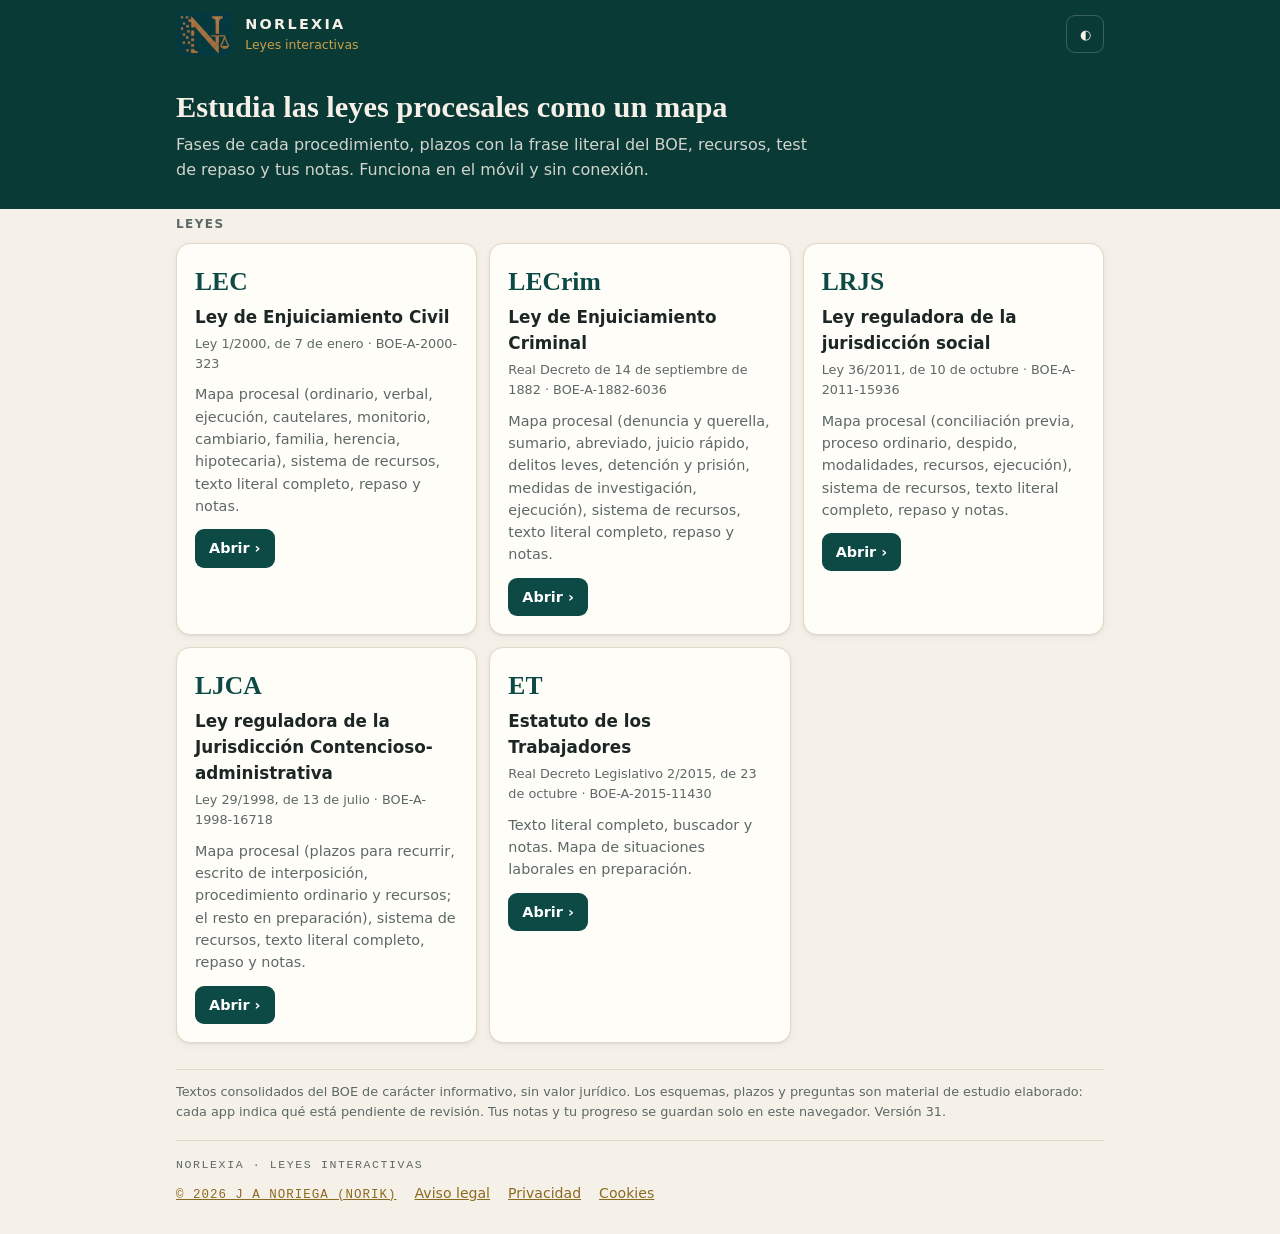
==== index.html @ 9a92d7b3 "ET: F1 (texto literal, app y portada) y propuesta de canon Co-Authored-By: Claude Opus 5.5 <noreply@" ====
<!doctype html>
<html lang="es">
<head>
<meta charset="utf-8">
<meta name="viewport" content="width=device-width, initial-scale=1">
<title>Leyes interactivas · NOrlexia</title>
<meta name="description" content="Apps interactivas para estudiar y repasar leyes procesales y laborales.">
<style>
:root{--verde:#0d4a45;--verde-osc:#0a3a36;--oro:#c9a04a;--crema:#f5f0e8;
  --fondo:#f5f0e8;--superficie:#fffdf8;--texto:#1c2725;--suave:#5d6966;--borde:#e1d8c6;--acento:#0d4a45;
  --sombra:0 1px 2px rgba(0,0,0,.05),0 2px 8px rgba(0,0,0,.05)}
@media (prefers-color-scheme: dark){:root:not([data-theme="light"]){--fondo:#0b1c1a;--superficie:#112926;--texto:#ebe5d8;--suave:#a5b2ae;--borde:#244440;--acento:#c9a04a;--sombra:none}}
:root[data-theme="dark"]{--fondo:#0b1c1a;--superficie:#112926;--texto:#ebe5d8;--suave:#a5b2ae;--borde:#244440;--acento:#c9a04a;--sombra:none}
*{box-sizing:border-box}
body{margin:0;background:var(--fondo);color:var(--texto);font:16px/1.55 system-ui,-apple-system,"Segoe UI",Roboto,sans-serif}
header{background:var(--verde-osc);color:var(--crema)}
.in{max-width:960px;margin:0 auto;padding:0 16px}
.cab{display:flex;align-items:center;gap:12px;padding:12px 0}
.cab img{height:44px;border-radius:8px}
.cab b{display:block;letter-spacing:.16em;font-size:.9rem}
.cab span{display:block;color:var(--oro);font-size:.78rem}
.cab button{margin-left:auto;background:transparent;border:1px solid rgba(255,255,255,.2);color:var(--crema);border-radius:9px;height:38px;min-width:38px;cursor:pointer}
.hero{padding:22px 0 26px}
.hero h1{font-family:Georgia,serif;font-size:1.9rem;line-height:1.15;margin:0 0 8px}
.hero p{margin:0;color:rgba(245,240,232,.85);max-width:640px}
main{padding:20px 0 50px}
.t{font-size:.75rem;letter-spacing:.12em;text-transform:uppercase;color:var(--suave);font-weight:700;margin:6px 0 10px}
.grid{display:grid;grid-template-columns:repeat(auto-fill,minmax(260px,1fr));gap:12px}
.ley{display:block;background:var(--superficie);border:1px solid var(--borde);border-radius:14px;padding:18px;text-decoration:none;color:var(--texto);box-shadow:var(--sombra)}
a.ley:hover{border-color:var(--acento)}
.ley .ab{font-family:Georgia,serif;font-size:1.6rem;font-weight:700;color:var(--acento)}
.ley h2{font-size:1.05rem;margin:2px 0 4px}
.ley .ref{font-size:.8rem;color:var(--suave)}
.ley p{font-size:.9rem;margin:10px 0 12px;color:var(--suave)}
.ley .ir{display:inline-block;background:var(--acento);color:#fff;border-radius:9px;padding:8px 14px;font-weight:700;font-size:.9rem}
:root[data-theme="dark"] .ley .ir{color:#0b1c1a}
@media (prefers-color-scheme: dark){:root:not([data-theme="light"]) .ley .ir{color:#0b1c1a}}
.ley.prox{opacity:.6}
.ley.prox .ir{background:transparent;color:var(--suave);border:1px dashed var(--borde)}
.aviso{font-size:.8rem;color:var(--suave);margin-top:26px;border-top:1px solid var(--borde);padding-top:12px}
/* pie legal y ventana © (igual que norlexia.es) */
:root{--pie-oro:#8a6a1f}
@media (prefers-color-scheme: dark){:root:not([data-theme="light"]){--pie-oro:#c9a04a}}
:root[data-theme="dark"]{--pie-oro:#c9a04a}
.pie-legal{border-top:1px solid var(--borde);margin-top:18px;padding-top:16px}
.pie-marca{font:500 .72rem/1.4 ui-monospace,SFMono-Regular,Menlo,Consolas,monospace;letter-spacing:.14em;text-transform:uppercase;color:var(--suave);margin:0 0 10px}
.pie-links{display:flex;flex-wrap:wrap;gap:6px 18px;align-items:baseline;margin:0;font-size:.88rem}
.pie-links a{color:var(--pie-oro)}
.pie-copy{background:none;border:0;padding:0;cursor:pointer;color:var(--pie-oro);text-decoration:underline;font:500 .78rem/1.4 ui-monospace,SFMono-Regular,Menlo,Consolas,monospace;letter-spacing:.08em;text-transform:uppercase}
.ip{max-width:600px;width:calc(100% - 32px);border:1px solid rgba(255,255,255,.12);border-radius:10px;padding:22px 24px 10px;background:#062e2b;color:#e3ded2;box-shadow:0 20px 50px rgba(0,0,0,.45);font-size:16px}
.ip::backdrop{background:rgba(5,20,18,.55)}
.ip-cab{display:flex;justify-content:space-between;align-items:flex-start;gap:14px}
.ip h2{font-family:Georgia,serif;font-size:1.25rem;font-weight:500;line-height:1.3;margin:0 0 14px;color:#f5f0e8}
.ip-cerrar{flex:none;background:transparent;border:1px solid rgba(255,255,255,.25);color:#e3ded2;border-radius:6px;padding:7px 12px;cursor:pointer;font:500 .72rem ui-monospace,SFMono-Regular,Menlo,Consolas,monospace;letter-spacing:.12em;text-transform:uppercase}
.ip p{margin:0 0 12px;font-size:.95rem;line-height:1.6}
.ip strong{color:#f5f0e8}
</style>
</head>
<body>
<header><div class="in">
  <div class="cab"><img src="[data-uri]" alt="NOrlexia"><div><b>NORLEXIA</b><span>Leyes interactivas</span></div>
    <button id="tema" aria-label="Cambiar modo claro u oscuro" title="Modo claro/oscuro">◐</button></div>
  <div class="hero"><h1>Estudia las leyes procesales como un mapa</h1>
    <p>Fases de cada procedimiento, plazos con la frase literal del BOE, recursos, test de repaso y tus notas. Funciona en el móvil y sin conexión.</p></div>
</div></header>
<main class="in">
  <div class="t">Leyes</div>
  <div class="grid"><a class="ley" href="lec/index.html?v=31"><div class="ab">LEC</div><h2>Ley de Enjuiciamiento Civil</h2><div class="ref">Ley 1/2000, de 7 de enero · BOE-A-2000-323</div><p>Mapa procesal (ordinario, verbal, ejecución, cautelares, monitorio, cambiario, familia, herencia, hipotecaria), sistema de recursos, texto literal completo, repaso y notas.</p><span class="ir">Abrir ›</span></a><a class="ley" href="lecrim/index.html?v=31"><div class="ab">LECrim</div><h2>Ley de Enjuiciamiento Criminal</h2><div class="ref">Real Decreto de 14 de septiembre de 1882 · BOE-A-1882-6036</div><p>Mapa procesal (denuncia y querella, sumario, abreviado, juicio rápido, delitos leves, detención y prisión, medidas de investigación, ejecución), sistema de recursos, texto literal completo, repaso y notas.</p><span class="ir">Abrir ›</span></a><a class="ley" href="lrjs/index.html?v=31"><div class="ab">LRJS</div><h2>Ley reguladora de la jurisdicción social</h2><div class="ref">Ley 36/2011, de 10 de octubre · BOE-A-2011-15936</div><p>Mapa procesal (conciliación previa, proceso ordinario, despido, modalidades, recursos, ejecución), sistema de recursos, texto literal completo, repaso y notas.</p><span class="ir">Abrir ›</span></a><a class="ley" href="ljca/index.html?v=31"><div class="ab">LJCA</div><h2>Ley reguladora de la Jurisdicción Contencioso-administrativa</h2><div class="ref">Ley 29/1998, de 13 de julio · BOE-A-1998-16718</div><p>Mapa procesal (plazos para recurrir, escrito de interposición, procedimiento ordinario y recursos; el resto en preparación), sistema de recursos, texto literal completo, repaso y notas.</p><span class="ir">Abrir ›</span></a><a class="ley" href="et/index.html?v=31"><div class="ab">ET</div><h2>Estatuto de los Trabajadores</h2><div class="ref">Real Decreto Legislativo 2/2015, de 23 de octubre · BOE-A-2015-11430</div><p>Texto literal completo, buscador y notas. Mapa de situaciones laborales en preparación.</p><span class="ir">Abrir ›</span></a></div>
  <p class="aviso">Textos consolidados del BOE de carácter informativo, sin valor jurídico. Los esquemas, plazos y preguntas son material de estudio elaborado: cada app indica qué está pendiente de revisión. Tus notas y tu progreso se guardan solo en este navegador. Versión 31.</p>
</main>
<footer class="in" style="padding-bottom:30px"><div class="pie-legal">
  <p class="pie-marca">NORLEXIA · Leyes interactivas</p>
  <nav class="pie-links" aria-label="Información legal">
    <button type="button" class="pie-copy" id="ipAbrir" aria-haspopup="dialog">© 2026 J A Noriega (Norik)</button>
    <a href="aviso-legal.html">Aviso legal</a>
    <a href="politica-privacidad.html">Privacidad</a>
    <a href="cookies.html">Cookies</a>
  </nav>
</div></footer>
<dialog class="ip" id="ip" aria-labelledby="ipTit">
  <div class="ip-cab"><h2 id="ipTit">Propiedad intelectual y condiciones de uso</h2>
    <button type="button" class="ip-cerrar" id="ipCerrar">Cerrar</button></div>
  <p><strong>© 2026 J A Noriega (Norik). Desarrollador de NORLEXia.</strong></p>
  <p>Se autoriza consultar esta web y compartir su dirección libremente.</p>
  <p>No se autoriza copiar ni modificar el código, la estructura, el diseño ni el desarrollo original, ni
    explotarlos comercialmente, sin autorización previa y expresa de su desarrollador.</p>
  <p>Las normas, los datos públicos y los enlaces a fuentes oficiales conservan su propio régimen jurídico y no se
    reivindican como contenido exclusivo.</p>
</dialog>
<script>
(function(){
  var d=document.getElementById("ip");
  document.getElementById("ipAbrir").onclick=function(){ if(d.showModal) d.showModal(); else d.setAttribute("open",""); };
  var cerrar=function(){ if(d.close) d.close(); else d.removeAttribute("open"); };
  document.getElementById("ipCerrar").onclick=cerrar;
  d.addEventListener("click",function(e){ if(e.target===d) cerrar(); });  // pulsar fuera de la ventana
})();
(function(){
  var g=function(k){try{return localStorage.getItem(k)}catch(e){return null}}, s=function(k,v){try{localStorage.setItem(k,v)}catch(e){}};
  var t=g("lec:tema"); if(t) document.documentElement.setAttribute("data-theme",t);
  document.getElementById("tema").onclick=function(){
    var a=document.documentElement.getAttribute("data-theme")||(matchMedia("(prefers-color-scheme: dark)").matches?"dark":"light");
    var n=a==="dark"?"light":"dark"; document.documentElement.setAttribute("data-theme",n); s("lec:tema",n);
  };
})();
</script>
</body>
</html>
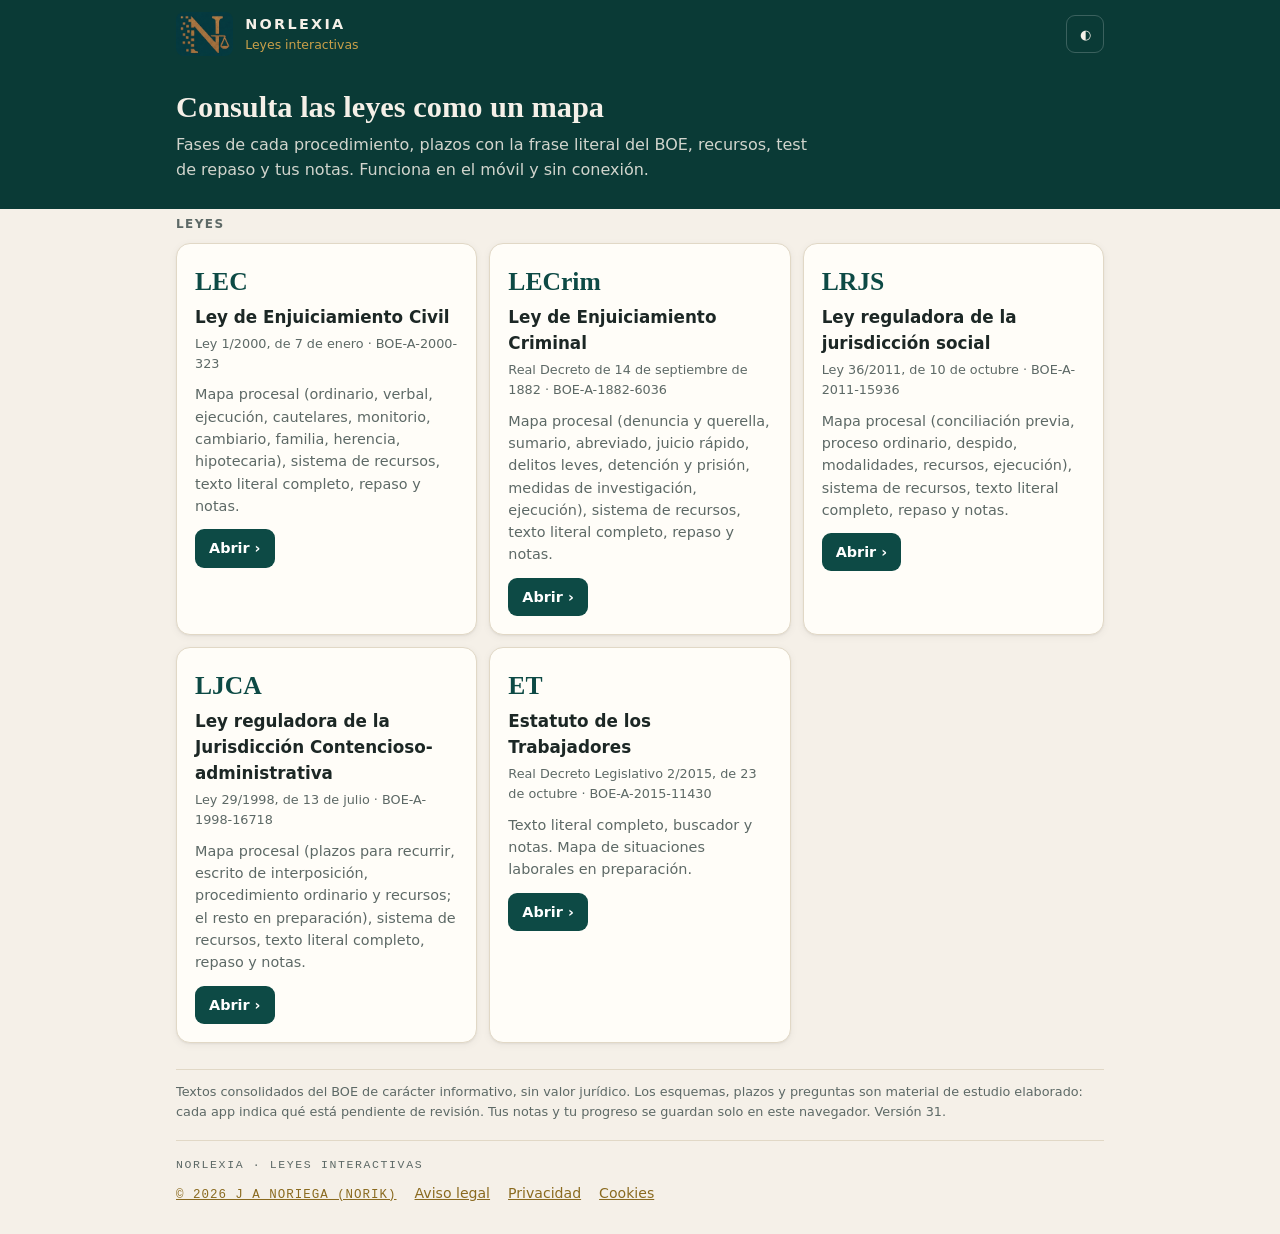
==== commit 6019258f: "ET: canon aprobado; lema de la portada «Consulta las leyes como un mapa» Co-Authored-By: Claude Opus" ====
--- a/index.html
+++ b/index.html
@@ -60,7 +60,7 @@
 <header><div class="in">
   <div class="cab"><img src="[data-uri]" alt="NOrlexia"><div><b>NORLEXIA</b><span>Leyes interactivas</span></div>
     <button id="tema" aria-label="Cambiar modo claro u oscuro" title="Modo claro/oscuro">◐</button></div>
-  <div class="hero"><h1>Estudia las leyes procesales como un mapa</h1>
+  <div class="hero"><h1>Consulta las leyes como un mapa</h1>
     <p>Fases de cada procedimiento, plazos con la frase literal del BOE, recursos, test de repaso y tus notas. Funciona en el móvil y sin conexión.</p></div>
 </div></header>
 <main class="in">
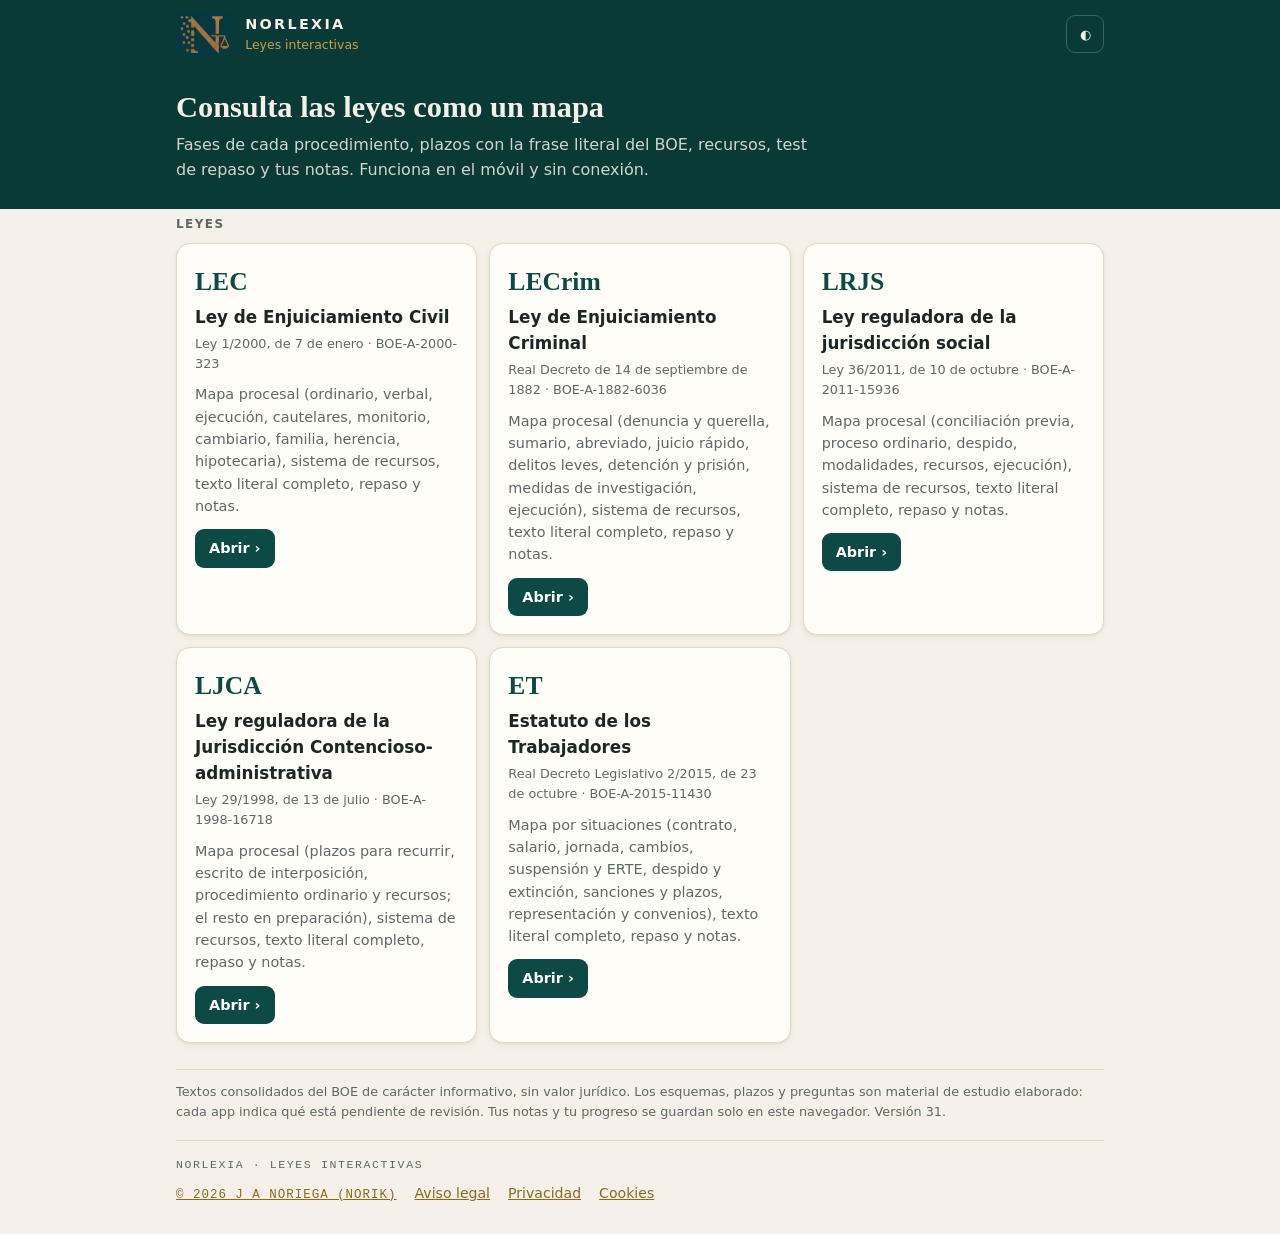
==== commit fb876cca: "ET: mapa completo según el canon (12 bloques, 44 fichas, 97 plazos) Co-Authored-By: Claude Opus 5.5 " ====
--- a/index.html
+++ b/index.html
@@ -65,7 +65,7 @@
 </div></header>
 <main class="in">
   <div class="t">Leyes</div>
-  <div class="grid"><a class="ley" href="lec/index.html?v=31"><div class="ab">LEC</div><h2>Ley de Enjuiciamiento Civil</h2><div class="ref">Ley 1/2000, de 7 de enero · BOE-A-2000-323</div><p>Mapa procesal (ordinario, verbal, ejecución, cautelares, monitorio, cambiario, familia, herencia, hipotecaria), sistema de recursos, texto literal completo, repaso y notas.</p><span class="ir">Abrir ›</span></a><a class="ley" href="lecrim/index.html?v=31"><div class="ab">LECrim</div><h2>Ley de Enjuiciamiento Criminal</h2><div class="ref">Real Decreto de 14 de septiembre de 1882 · BOE-A-1882-6036</div><p>Mapa procesal (denuncia y querella, sumario, abreviado, juicio rápido, delitos leves, detención y prisión, medidas de investigación, ejecución), sistema de recursos, texto literal completo, repaso y notas.</p><span class="ir">Abrir ›</span></a><a class="ley" href="lrjs/index.html?v=31"><div class="ab">LRJS</div><h2>Ley reguladora de la jurisdicción social</h2><div class="ref">Ley 36/2011, de 10 de octubre · BOE-A-2011-15936</div><p>Mapa procesal (conciliación previa, proceso ordinario, despido, modalidades, recursos, ejecución), sistema de recursos, texto literal completo, repaso y notas.</p><span class="ir">Abrir ›</span></a><a class="ley" href="ljca/index.html?v=31"><div class="ab">LJCA</div><h2>Ley reguladora de la Jurisdicción Contencioso-administrativa</h2><div class="ref">Ley 29/1998, de 13 de julio · BOE-A-1998-16718</div><p>Mapa procesal (plazos para recurrir, escrito de interposición, procedimiento ordinario y recursos; el resto en preparación), sistema de recursos, texto literal completo, repaso y notas.</p><span class="ir">Abrir ›</span></a><a class="ley" href="et/index.html?v=31"><div class="ab">ET</div><h2>Estatuto de los Trabajadores</h2><div class="ref">Real Decreto Legislativo 2/2015, de 23 de octubre · BOE-A-2015-11430</div><p>Texto literal completo, buscador y notas. Mapa de situaciones laborales en preparación.</p><span class="ir">Abrir ›</span></a></div>
+  <div class="grid"><a class="ley" href="lec/index.html?v=31"><div class="ab">LEC</div><h2>Ley de Enjuiciamiento Civil</h2><div class="ref">Ley 1/2000, de 7 de enero · BOE-A-2000-323</div><p>Mapa procesal (ordinario, verbal, ejecución, cautelares, monitorio, cambiario, familia, herencia, hipotecaria), sistema de recursos, texto literal completo, repaso y notas.</p><span class="ir">Abrir ›</span></a><a class="ley" href="lecrim/index.html?v=31"><div class="ab">LECrim</div><h2>Ley de Enjuiciamiento Criminal</h2><div class="ref">Real Decreto de 14 de septiembre de 1882 · BOE-A-1882-6036</div><p>Mapa procesal (denuncia y querella, sumario, abreviado, juicio rápido, delitos leves, detención y prisión, medidas de investigación, ejecución), sistema de recursos, texto literal completo, repaso y notas.</p><span class="ir">Abrir ›</span></a><a class="ley" href="lrjs/index.html?v=31"><div class="ab">LRJS</div><h2>Ley reguladora de la jurisdicción social</h2><div class="ref">Ley 36/2011, de 10 de octubre · BOE-A-2011-15936</div><p>Mapa procesal (conciliación previa, proceso ordinario, despido, modalidades, recursos, ejecución), sistema de recursos, texto literal completo, repaso y notas.</p><span class="ir">Abrir ›</span></a><a class="ley" href="ljca/index.html?v=31"><div class="ab">LJCA</div><h2>Ley reguladora de la Jurisdicción Contencioso-administrativa</h2><div class="ref">Ley 29/1998, de 13 de julio · BOE-A-1998-16718</div><p>Mapa procesal (plazos para recurrir, escrito de interposición, procedimiento ordinario y recursos; el resto en preparación), sistema de recursos, texto literal completo, repaso y notas.</p><span class="ir">Abrir ›</span></a><a class="ley" href="et/index.html?v=31"><div class="ab">ET</div><h2>Estatuto de los Trabajadores</h2><div class="ref">Real Decreto Legislativo 2/2015, de 23 de octubre · BOE-A-2015-11430</div><p>Mapa por situaciones (contrato, salario, jornada, cambios, suspensión y ERTE, despido y extinción, sanciones y plazos, representación y convenios), texto literal completo, repaso y notas.</p><span class="ir">Abrir ›</span></a></div>
   <p class="aviso">Textos consolidados del BOE de carácter informativo, sin valor jurídico. Los esquemas, plazos y preguntas son material de estudio elaborado: cada app indica qué está pendiente de revisión. Tus notas y tu progreso se guardan solo en este navegador. Versión 31.</p>
 </main>
 <footer class="in" style="padding-bottom:30px"><div class="pie-legal">
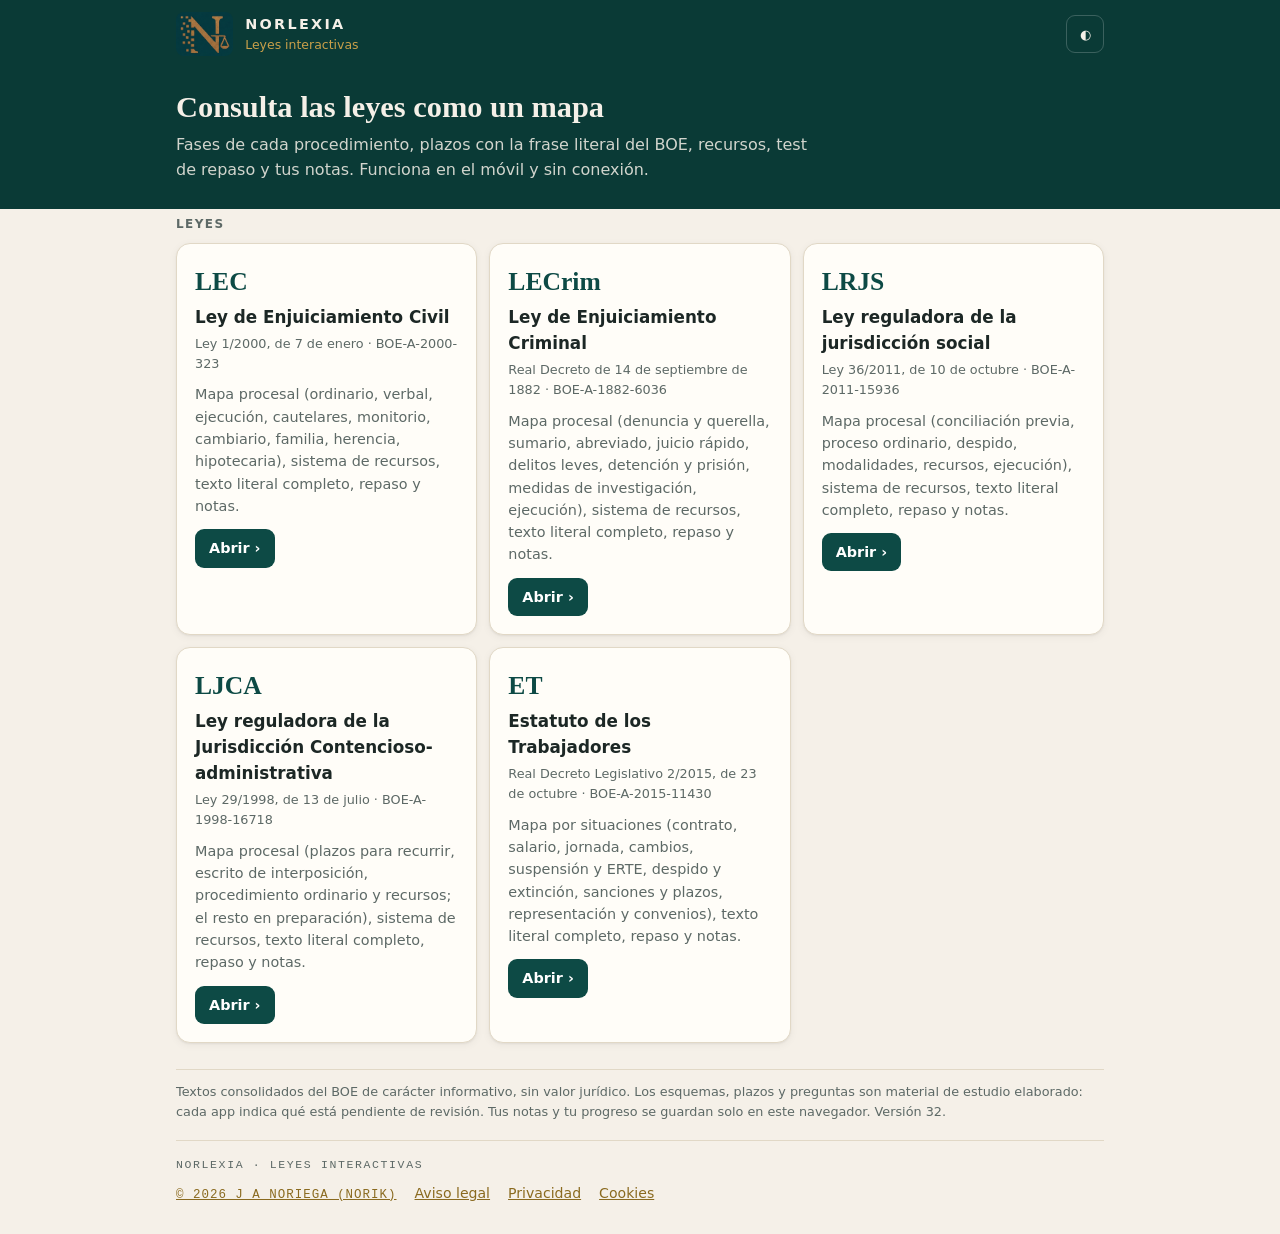
==== commit a4e3b07b: "Versión 32 Co-Authored-By: Claude Opus 5.5 <noreply@anthropic.com> Claude-Session: https://claude.ai" ====
--- a/index.html
+++ b/index.html
@@ -65,8 +65,8 @@
 </div></header>
 <main class="in">
   <div class="t">Leyes</div>
-  <div class="grid"><a class="ley" href="lec/index.html?v=31"><div class="ab">LEC</div><h2>Ley de Enjuiciamiento Civil</h2><div class="ref">Ley 1/2000, de 7 de enero · BOE-A-2000-323</div><p>Mapa procesal (ordinario, verbal, ejecución, cautelares, monitorio, cambiario, familia, herencia, hipotecaria), sistema de recursos, texto literal completo, repaso y notas.</p><span class="ir">Abrir ›</span></a><a class="ley" href="lecrim/index.html?v=31"><div class="ab">LECrim</div><h2>Ley de Enjuiciamiento Criminal</h2><div class="ref">Real Decreto de 14 de septiembre de 1882 · BOE-A-1882-6036</div><p>Mapa procesal (denuncia y querella, sumario, abreviado, juicio rápido, delitos leves, detención y prisión, medidas de investigación, ejecución), sistema de recursos, texto literal completo, repaso y notas.</p><span class="ir">Abrir ›</span></a><a class="ley" href="lrjs/index.html?v=31"><div class="ab">LRJS</div><h2>Ley reguladora de la jurisdicción social</h2><div class="ref">Ley 36/2011, de 10 de octubre · BOE-A-2011-15936</div><p>Mapa procesal (conciliación previa, proceso ordinario, despido, modalidades, recursos, ejecución), sistema de recursos, texto literal completo, repaso y notas.</p><span class="ir">Abrir ›</span></a><a class="ley" href="ljca/index.html?v=31"><div class="ab">LJCA</div><h2>Ley reguladora de la Jurisdicción Contencioso-administrativa</h2><div class="ref">Ley 29/1998, de 13 de julio · BOE-A-1998-16718</div><p>Mapa procesal (plazos para recurrir, escrito de interposición, procedimiento ordinario y recursos; el resto en preparación), sistema de recursos, texto literal completo, repaso y notas.</p><span class="ir">Abrir ›</span></a><a class="ley" href="et/index.html?v=31"><div class="ab">ET</div><h2>Estatuto de los Trabajadores</h2><div class="ref">Real Decreto Legislativo 2/2015, de 23 de octubre · BOE-A-2015-11430</div><p>Mapa por situaciones (contrato, salario, jornada, cambios, suspensión y ERTE, despido y extinción, sanciones y plazos, representación y convenios), texto literal completo, repaso y notas.</p><span class="ir">Abrir ›</span></a></div>
-  <p class="aviso">Textos consolidados del BOE de carácter informativo, sin valor jurídico. Los esquemas, plazos y preguntas son material de estudio elaborado: cada app indica qué está pendiente de revisión. Tus notas y tu progreso se guardan solo en este navegador. Versión 31.</p>
+  <div class="grid"><a class="ley" href="lec/index.html?v=32"><div class="ab">LEC</div><h2>Ley de Enjuiciamiento Civil</h2><div class="ref">Ley 1/2000, de 7 de enero · BOE-A-2000-323</div><p>Mapa procesal (ordinario, verbal, ejecución, cautelares, monitorio, cambiario, familia, herencia, hipotecaria), sistema de recursos, texto literal completo, repaso y notas.</p><span class="ir">Abrir ›</span></a><a class="ley" href="lecrim/index.html?v=32"><div class="ab">LECrim</div><h2>Ley de Enjuiciamiento Criminal</h2><div class="ref">Real Decreto de 14 de septiembre de 1882 · BOE-A-1882-6036</div><p>Mapa procesal (denuncia y querella, sumario, abreviado, juicio rápido, delitos leves, detención y prisión, medidas de investigación, ejecución), sistema de recursos, texto literal completo, repaso y notas.</p><span class="ir">Abrir ›</span></a><a class="ley" href="lrjs/index.html?v=32"><div class="ab">LRJS</div><h2>Ley reguladora de la jurisdicción social</h2><div class="ref">Ley 36/2011, de 10 de octubre · BOE-A-2011-15936</div><p>Mapa procesal (conciliación previa, proceso ordinario, despido, modalidades, recursos, ejecución), sistema de recursos, texto literal completo, repaso y notas.</p><span class="ir">Abrir ›</span></a><a class="ley" href="ljca/index.html?v=32"><div class="ab">LJCA</div><h2>Ley reguladora de la Jurisdicción Contencioso-administrativa</h2><div class="ref">Ley 29/1998, de 13 de julio · BOE-A-1998-16718</div><p>Mapa procesal (plazos para recurrir, escrito de interposición, procedimiento ordinario y recursos; el resto en preparación), sistema de recursos, texto literal completo, repaso y notas.</p><span class="ir">Abrir ›</span></a><a class="ley" href="et/index.html?v=32"><div class="ab">ET</div><h2>Estatuto de los Trabajadores</h2><div class="ref">Real Decreto Legislativo 2/2015, de 23 de octubre · BOE-A-2015-11430</div><p>Mapa por situaciones (contrato, salario, jornada, cambios, suspensión y ERTE, despido y extinción, sanciones y plazos, representación y convenios), texto literal completo, repaso y notas.</p><span class="ir">Abrir ›</span></a></div>
+  <p class="aviso">Textos consolidados del BOE de carácter informativo, sin valor jurídico. Los esquemas, plazos y preguntas son material de estudio elaborado: cada app indica qué está pendiente de revisión. Tus notas y tu progreso se guardan solo en este navegador. Versión 32.</p>
 </main>
 <footer class="in" style="padding-bottom:30px"><div class="pie-legal">
   <p class="pie-marca">NORLEXIA · Leyes interactivas</p>
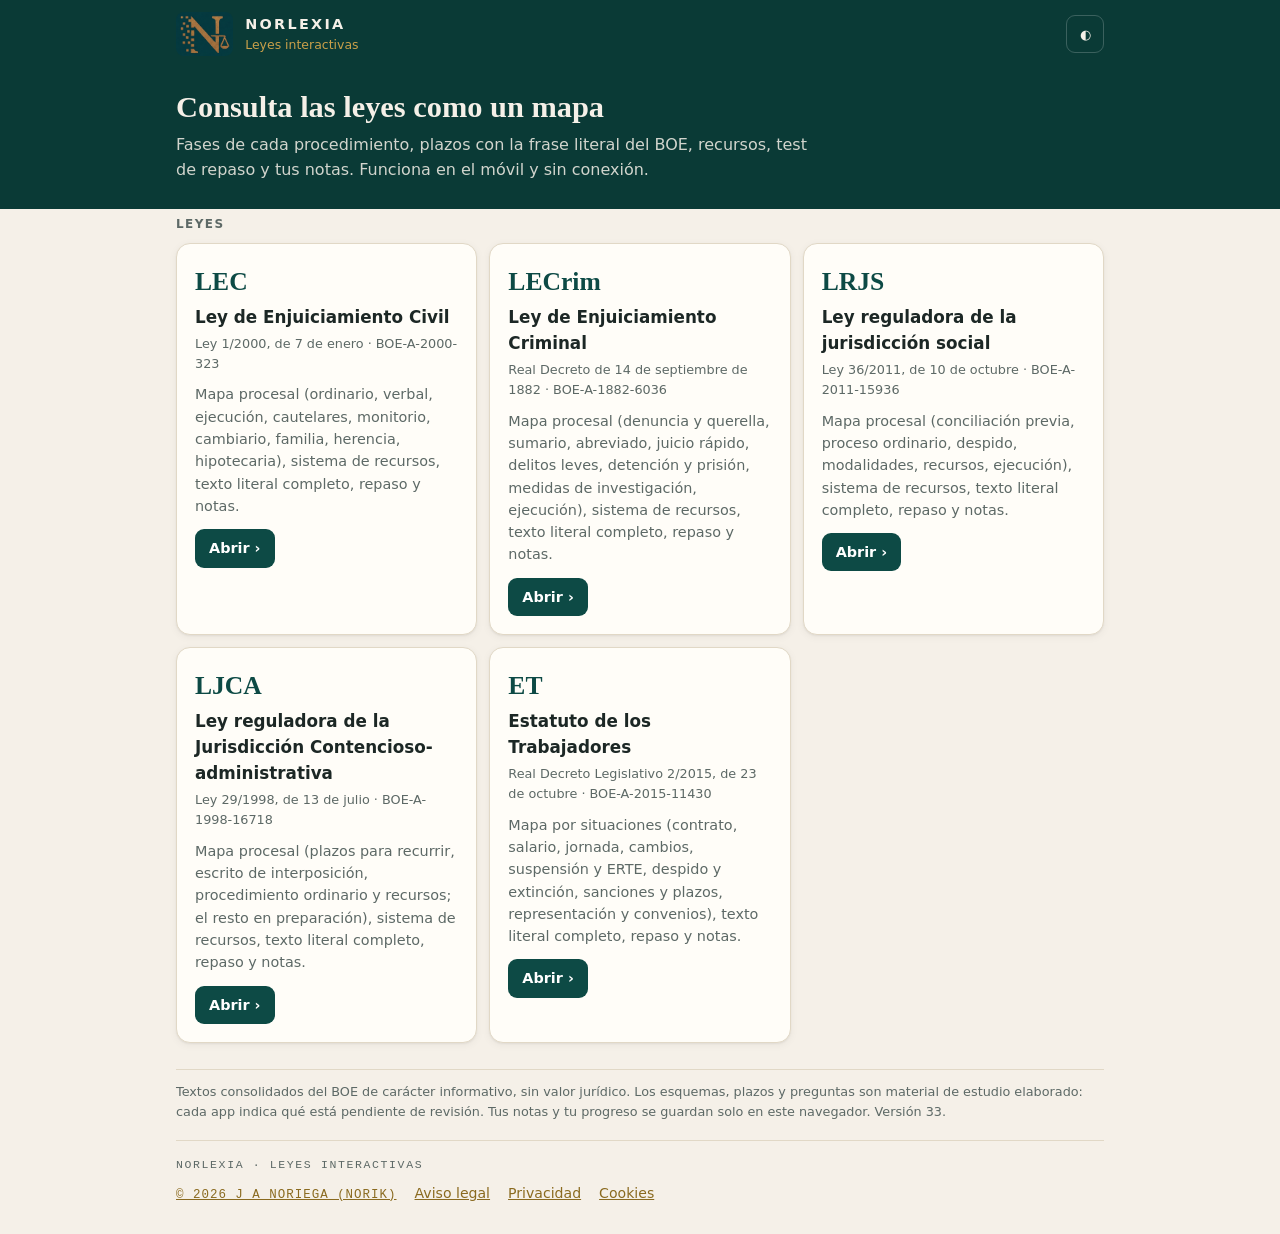
==== commit 90138682: "Versión 33 Co-Authored-By: Claude Opus 5.5 <noreply@anthropic.com> Claude-Session: https://claude.ai" ====
--- a/index.html
+++ b/index.html
@@ -65,8 +65,8 @@
 </div></header>
 <main class="in">
   <div class="t">Leyes</div>
-  <div class="grid"><a class="ley" href="lec/index.html?v=32"><div class="ab">LEC</div><h2>Ley de Enjuiciamiento Civil</h2><div class="ref">Ley 1/2000, de 7 de enero · BOE-A-2000-323</div><p>Mapa procesal (ordinario, verbal, ejecución, cautelares, monitorio, cambiario, familia, herencia, hipotecaria), sistema de recursos, texto literal completo, repaso y notas.</p><span class="ir">Abrir ›</span></a><a class="ley" href="lecrim/index.html?v=32"><div class="ab">LECrim</div><h2>Ley de Enjuiciamiento Criminal</h2><div class="ref">Real Decreto de 14 de septiembre de 1882 · BOE-A-1882-6036</div><p>Mapa procesal (denuncia y querella, sumario, abreviado, juicio rápido, delitos leves, detención y prisión, medidas de investigación, ejecución), sistema de recursos, texto literal completo, repaso y notas.</p><span class="ir">Abrir ›</span></a><a class="ley" href="lrjs/index.html?v=32"><div class="ab">LRJS</div><h2>Ley reguladora de la jurisdicción social</h2><div class="ref">Ley 36/2011, de 10 de octubre · BOE-A-2011-15936</div><p>Mapa procesal (conciliación previa, proceso ordinario, despido, modalidades, recursos, ejecución), sistema de recursos, texto literal completo, repaso y notas.</p><span class="ir">Abrir ›</span></a><a class="ley" href="ljca/index.html?v=32"><div class="ab">LJCA</div><h2>Ley reguladora de la Jurisdicción Contencioso-administrativa</h2><div class="ref">Ley 29/1998, de 13 de julio · BOE-A-1998-16718</div><p>Mapa procesal (plazos para recurrir, escrito de interposición, procedimiento ordinario y recursos; el resto en preparación), sistema de recursos, texto literal completo, repaso y notas.</p><span class="ir">Abrir ›</span></a><a class="ley" href="et/index.html?v=32"><div class="ab">ET</div><h2>Estatuto de los Trabajadores</h2><div class="ref">Real Decreto Legislativo 2/2015, de 23 de octubre · BOE-A-2015-11430</div><p>Mapa por situaciones (contrato, salario, jornada, cambios, suspensión y ERTE, despido y extinción, sanciones y plazos, representación y convenios), texto literal completo, repaso y notas.</p><span class="ir">Abrir ›</span></a></div>
-  <p class="aviso">Textos consolidados del BOE de carácter informativo, sin valor jurídico. Los esquemas, plazos y preguntas son material de estudio elaborado: cada app indica qué está pendiente de revisión. Tus notas y tu progreso se guardan solo en este navegador. Versión 32.</p>
+  <div class="grid"><a class="ley" href="lec/index.html?v=33"><div class="ab">LEC</div><h2>Ley de Enjuiciamiento Civil</h2><div class="ref">Ley 1/2000, de 7 de enero · BOE-A-2000-323</div><p>Mapa procesal (ordinario, verbal, ejecución, cautelares, monitorio, cambiario, familia, herencia, hipotecaria), sistema de recursos, texto literal completo, repaso y notas.</p><span class="ir">Abrir ›</span></a><a class="ley" href="lecrim/index.html?v=33"><div class="ab">LECrim</div><h2>Ley de Enjuiciamiento Criminal</h2><div class="ref">Real Decreto de 14 de septiembre de 1882 · BOE-A-1882-6036</div><p>Mapa procesal (denuncia y querella, sumario, abreviado, juicio rápido, delitos leves, detención y prisión, medidas de investigación, ejecución), sistema de recursos, texto literal completo, repaso y notas.</p><span class="ir">Abrir ›</span></a><a class="ley" href="lrjs/index.html?v=33"><div class="ab">LRJS</div><h2>Ley reguladora de la jurisdicción social</h2><div class="ref">Ley 36/2011, de 10 de octubre · BOE-A-2011-15936</div><p>Mapa procesal (conciliación previa, proceso ordinario, despido, modalidades, recursos, ejecución), sistema de recursos, texto literal completo, repaso y notas.</p><span class="ir">Abrir ›</span></a><a class="ley" href="ljca/index.html?v=33"><div class="ab">LJCA</div><h2>Ley reguladora de la Jurisdicción Contencioso-administrativa</h2><div class="ref">Ley 29/1998, de 13 de julio · BOE-A-1998-16718</div><p>Mapa procesal (plazos para recurrir, escrito de interposición, procedimiento ordinario y recursos; el resto en preparación), sistema de recursos, texto literal completo, repaso y notas.</p><span class="ir">Abrir ›</span></a><a class="ley" href="et/index.html?v=33"><div class="ab">ET</div><h2>Estatuto de los Trabajadores</h2><div class="ref">Real Decreto Legislativo 2/2015, de 23 de octubre · BOE-A-2015-11430</div><p>Mapa por situaciones (contrato, salario, jornada, cambios, suspensión y ERTE, despido y extinción, sanciones y plazos, representación y convenios), texto literal completo, repaso y notas.</p><span class="ir">Abrir ›</span></a></div>
+  <p class="aviso">Textos consolidados del BOE de carácter informativo, sin valor jurídico. Los esquemas, plazos y preguntas son material de estudio elaborado: cada app indica qué está pendiente de revisión. Tus notas y tu progreso se guardan solo en este navegador. Versión 33.</p>
 </main>
 <footer class="in" style="padding-bottom:30px"><div class="pie-legal">
   <p class="pie-marca">NORLEXIA · Leyes interactivas</p>
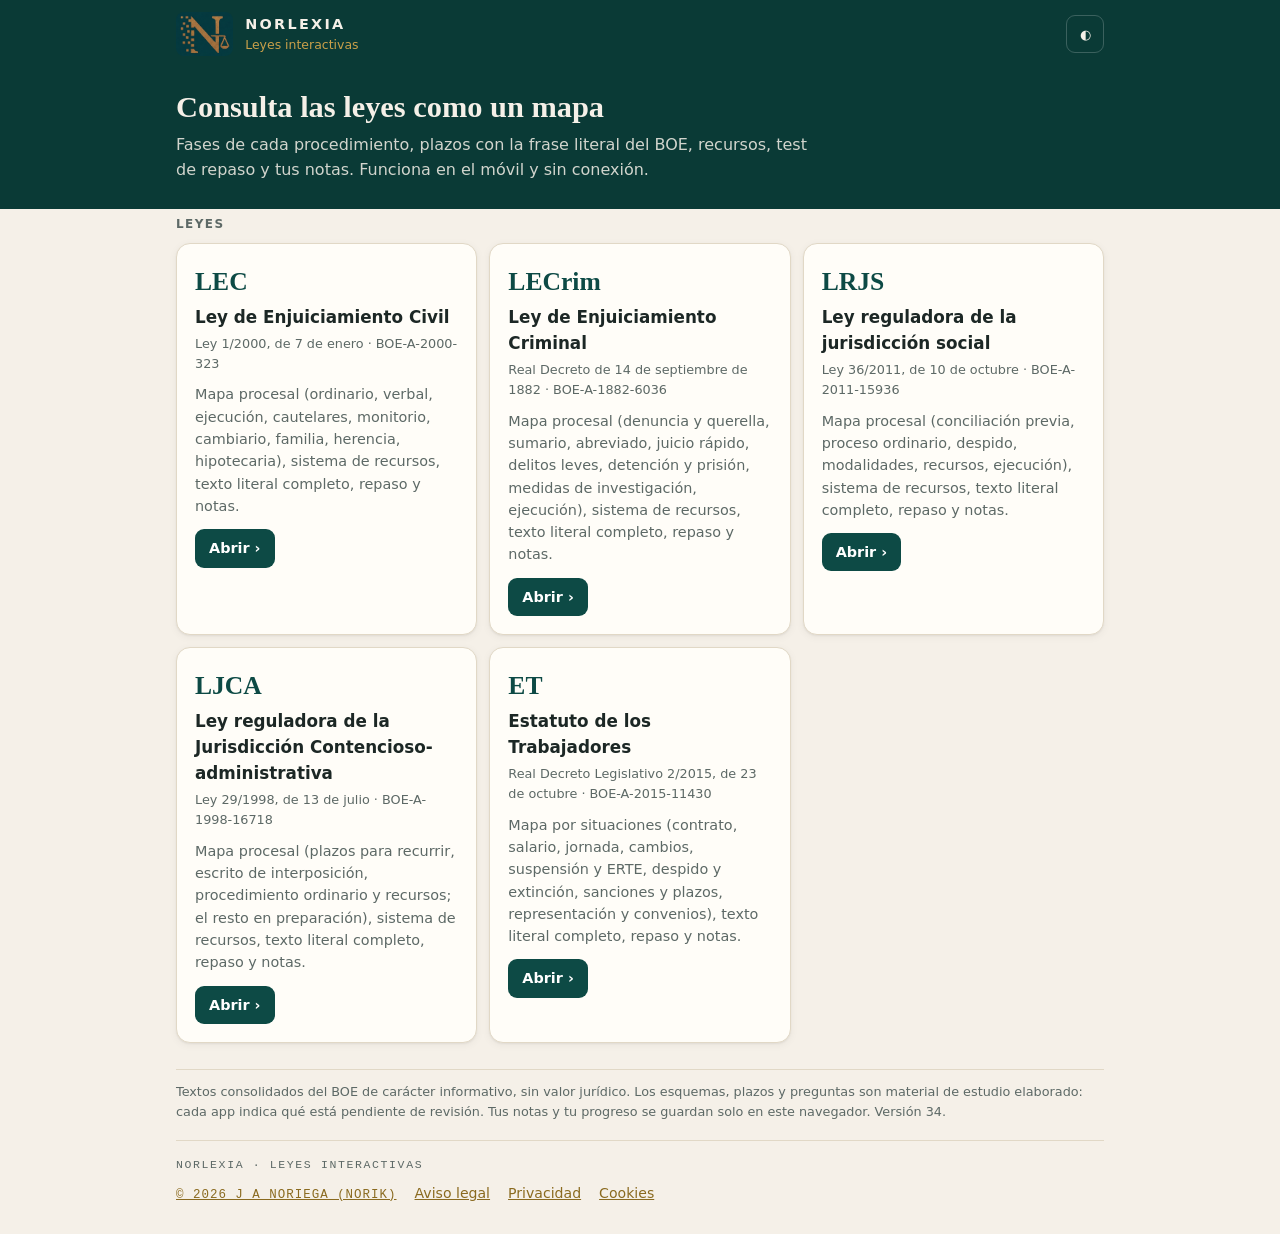
==== commit d6f30461: "Versión 34 Co-Authored-By: Claude Opus 5.5 <noreply@anthropic.com> Claude-Session: https://claude.ai" ====
--- a/index.html
+++ b/index.html
@@ -65,8 +65,8 @@
 </div></header>
 <main class="in">
   <div class="t">Leyes</div>
-  <div class="grid"><a class="ley" href="lec/index.html?v=33"><div class="ab">LEC</div><h2>Ley de Enjuiciamiento Civil</h2><div class="ref">Ley 1/2000, de 7 de enero · BOE-A-2000-323</div><p>Mapa procesal (ordinario, verbal, ejecución, cautelares, monitorio, cambiario, familia, herencia, hipotecaria), sistema de recursos, texto literal completo, repaso y notas.</p><span class="ir">Abrir ›</span></a><a class="ley" href="lecrim/index.html?v=33"><div class="ab">LECrim</div><h2>Ley de Enjuiciamiento Criminal</h2><div class="ref">Real Decreto de 14 de septiembre de 1882 · BOE-A-1882-6036</div><p>Mapa procesal (denuncia y querella, sumario, abreviado, juicio rápido, delitos leves, detención y prisión, medidas de investigación, ejecución), sistema de recursos, texto literal completo, repaso y notas.</p><span class="ir">Abrir ›</span></a><a class="ley" href="lrjs/index.html?v=33"><div class="ab">LRJS</div><h2>Ley reguladora de la jurisdicción social</h2><div class="ref">Ley 36/2011, de 10 de octubre · BOE-A-2011-15936</div><p>Mapa procesal (conciliación previa, proceso ordinario, despido, modalidades, recursos, ejecución), sistema de recursos, texto literal completo, repaso y notas.</p><span class="ir">Abrir ›</span></a><a class="ley" href="ljca/index.html?v=33"><div class="ab">LJCA</div><h2>Ley reguladora de la Jurisdicción Contencioso-administrativa</h2><div class="ref">Ley 29/1998, de 13 de julio · BOE-A-1998-16718</div><p>Mapa procesal (plazos para recurrir, escrito de interposición, procedimiento ordinario y recursos; el resto en preparación), sistema de recursos, texto literal completo, repaso y notas.</p><span class="ir">Abrir ›</span></a><a class="ley" href="et/index.html?v=33"><div class="ab">ET</div><h2>Estatuto de los Trabajadores</h2><div class="ref">Real Decreto Legislativo 2/2015, de 23 de octubre · BOE-A-2015-11430</div><p>Mapa por situaciones (contrato, salario, jornada, cambios, suspensión y ERTE, despido y extinción, sanciones y plazos, representación y convenios), texto literal completo, repaso y notas.</p><span class="ir">Abrir ›</span></a></div>
-  <p class="aviso">Textos consolidados del BOE de carácter informativo, sin valor jurídico. Los esquemas, plazos y preguntas son material de estudio elaborado: cada app indica qué está pendiente de revisión. Tus notas y tu progreso se guardan solo en este navegador. Versión 33.</p>
+  <div class="grid"><a class="ley" href="lec/index.html?v=34"><div class="ab">LEC</div><h2>Ley de Enjuiciamiento Civil</h2><div class="ref">Ley 1/2000, de 7 de enero · BOE-A-2000-323</div><p>Mapa procesal (ordinario, verbal, ejecución, cautelares, monitorio, cambiario, familia, herencia, hipotecaria), sistema de recursos, texto literal completo, repaso y notas.</p><span class="ir">Abrir ›</span></a><a class="ley" href="lecrim/index.html?v=34"><div class="ab">LECrim</div><h2>Ley de Enjuiciamiento Criminal</h2><div class="ref">Real Decreto de 14 de septiembre de 1882 · BOE-A-1882-6036</div><p>Mapa procesal (denuncia y querella, sumario, abreviado, juicio rápido, delitos leves, detención y prisión, medidas de investigación, ejecución), sistema de recursos, texto literal completo, repaso y notas.</p><span class="ir">Abrir ›</span></a><a class="ley" href="lrjs/index.html?v=34"><div class="ab">LRJS</div><h2>Ley reguladora de la jurisdicción social</h2><div class="ref">Ley 36/2011, de 10 de octubre · BOE-A-2011-15936</div><p>Mapa procesal (conciliación previa, proceso ordinario, despido, modalidades, recursos, ejecución), sistema de recursos, texto literal completo, repaso y notas.</p><span class="ir">Abrir ›</span></a><a class="ley" href="ljca/index.html?v=34"><div class="ab">LJCA</div><h2>Ley reguladora de la Jurisdicción Contencioso-administrativa</h2><div class="ref">Ley 29/1998, de 13 de julio · BOE-A-1998-16718</div><p>Mapa procesal (plazos para recurrir, escrito de interposición, procedimiento ordinario y recursos; el resto en preparación), sistema de recursos, texto literal completo, repaso y notas.</p><span class="ir">Abrir ›</span></a><a class="ley" href="et/index.html?v=34"><div class="ab">ET</div><h2>Estatuto de los Trabajadores</h2><div class="ref">Real Decreto Legislativo 2/2015, de 23 de octubre · BOE-A-2015-11430</div><p>Mapa por situaciones (contrato, salario, jornada, cambios, suspensión y ERTE, despido y extinción, sanciones y plazos, representación y convenios), texto literal completo, repaso y notas.</p><span class="ir">Abrir ›</span></a></div>
+  <p class="aviso">Textos consolidados del BOE de carácter informativo, sin valor jurídico. Los esquemas, plazos y preguntas son material de estudio elaborado: cada app indica qué está pendiente de revisión. Tus notas y tu progreso se guardan solo en este navegador. Versión 34.</p>
 </main>
 <footer class="in" style="padding-bottom:30px"><div class="pie-legal">
   <p class="pie-marca">NORLEXIA · Leyes interactivas</p>
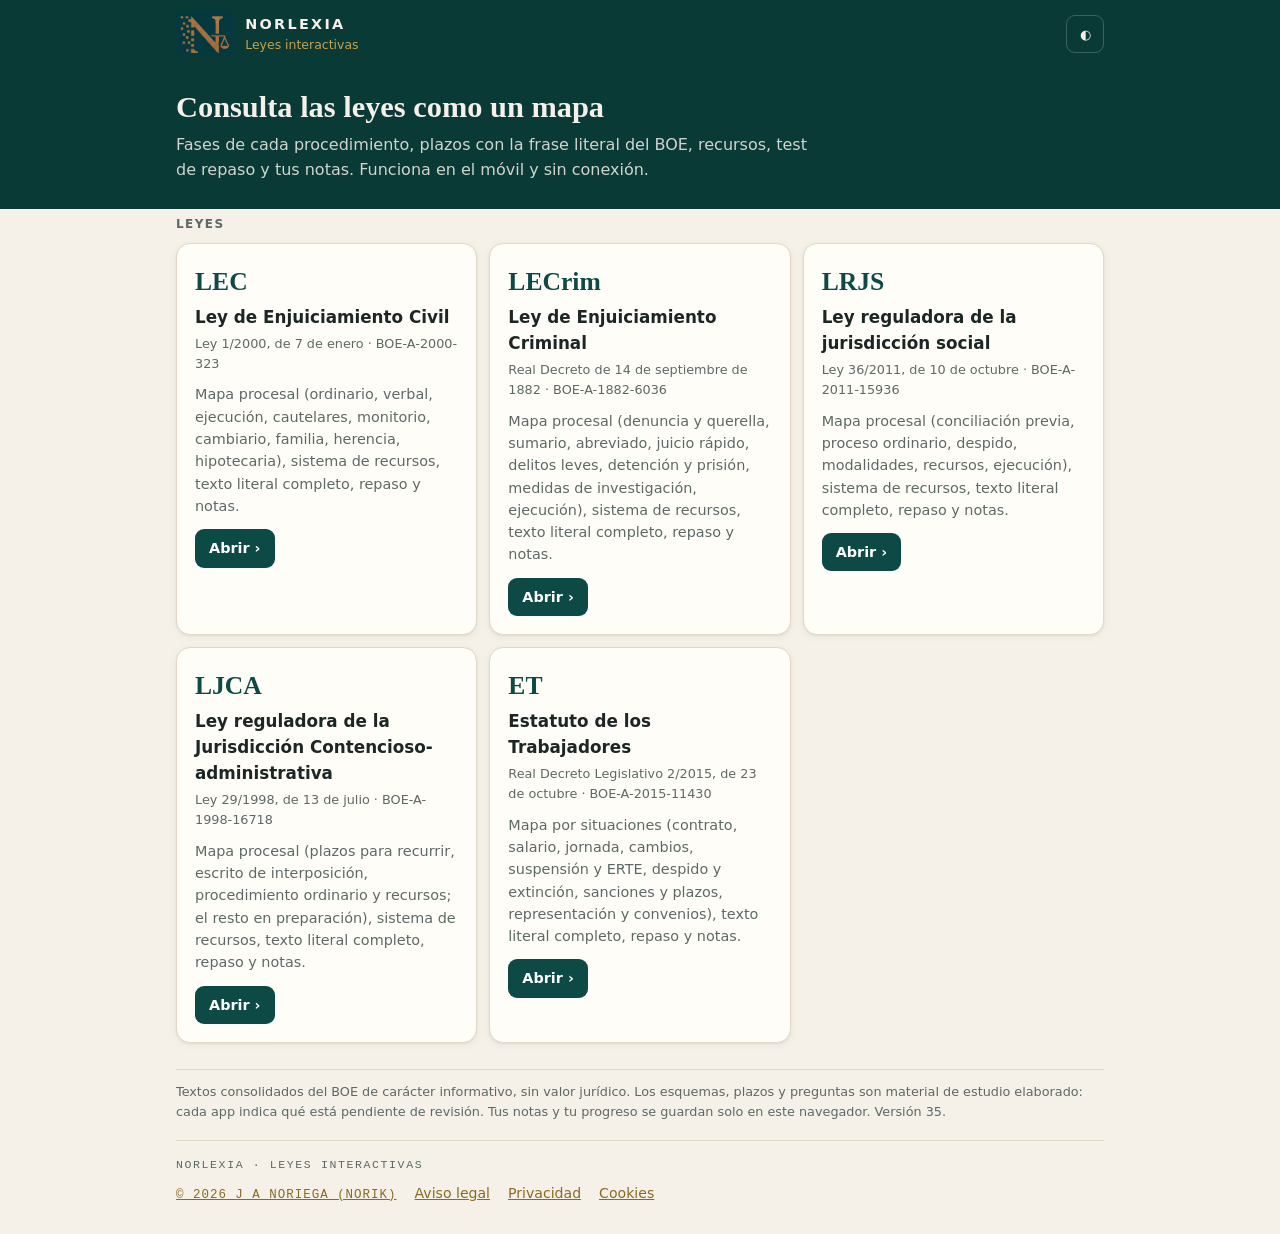
==== commit ef3e154f: "Versión 35 Co-Authored-By: Claude Opus 5.5 <noreply@anthropic.com> Claude-Session: https://claude.ai" ====
--- a/index.html
+++ b/index.html
@@ -65,8 +65,8 @@
 </div></header>
 <main class="in">
   <div class="t">Leyes</div>
-  <div class="grid"><a class="ley" href="lec/index.html?v=34"><div class="ab">LEC</div><h2>Ley de Enjuiciamiento Civil</h2><div class="ref">Ley 1/2000, de 7 de enero · BOE-A-2000-323</div><p>Mapa procesal (ordinario, verbal, ejecución, cautelares, monitorio, cambiario, familia, herencia, hipotecaria), sistema de recursos, texto literal completo, repaso y notas.</p><span class="ir">Abrir ›</span></a><a class="ley" href="lecrim/index.html?v=34"><div class="ab">LECrim</div><h2>Ley de Enjuiciamiento Criminal</h2><div class="ref">Real Decreto de 14 de septiembre de 1882 · BOE-A-1882-6036</div><p>Mapa procesal (denuncia y querella, sumario, abreviado, juicio rápido, delitos leves, detención y prisión, medidas de investigación, ejecución), sistema de recursos, texto literal completo, repaso y notas.</p><span class="ir">Abrir ›</span></a><a class="ley" href="lrjs/index.html?v=34"><div class="ab">LRJS</div><h2>Ley reguladora de la jurisdicción social</h2><div class="ref">Ley 36/2011, de 10 de octubre · BOE-A-2011-15936</div><p>Mapa procesal (conciliación previa, proceso ordinario, despido, modalidades, recursos, ejecución), sistema de recursos, texto literal completo, repaso y notas.</p><span class="ir">Abrir ›</span></a><a class="ley" href="ljca/index.html?v=34"><div class="ab">LJCA</div><h2>Ley reguladora de la Jurisdicción Contencioso-administrativa</h2><div class="ref">Ley 29/1998, de 13 de julio · BOE-A-1998-16718</div><p>Mapa procesal (plazos para recurrir, escrito de interposición, procedimiento ordinario y recursos; el resto en preparación), sistema de recursos, texto literal completo, repaso y notas.</p><span class="ir">Abrir ›</span></a><a class="ley" href="et/index.html?v=34"><div class="ab">ET</div><h2>Estatuto de los Trabajadores</h2><div class="ref">Real Decreto Legislativo 2/2015, de 23 de octubre · BOE-A-2015-11430</div><p>Mapa por situaciones (contrato, salario, jornada, cambios, suspensión y ERTE, despido y extinción, sanciones y plazos, representación y convenios), texto literal completo, repaso y notas.</p><span class="ir">Abrir ›</span></a></div>
-  <p class="aviso">Textos consolidados del BOE de carácter informativo, sin valor jurídico. Los esquemas, plazos y preguntas son material de estudio elaborado: cada app indica qué está pendiente de revisión. Tus notas y tu progreso se guardan solo en este navegador. Versión 34.</p>
+  <div class="grid"><a class="ley" href="lec/index.html?v=35"><div class="ab">LEC</div><h2>Ley de Enjuiciamiento Civil</h2><div class="ref">Ley 1/2000, de 7 de enero · BOE-A-2000-323</div><p>Mapa procesal (ordinario, verbal, ejecución, cautelares, monitorio, cambiario, familia, herencia, hipotecaria), sistema de recursos, texto literal completo, repaso y notas.</p><span class="ir">Abrir ›</span></a><a class="ley" href="lecrim/index.html?v=35"><div class="ab">LECrim</div><h2>Ley de Enjuiciamiento Criminal</h2><div class="ref">Real Decreto de 14 de septiembre de 1882 · BOE-A-1882-6036</div><p>Mapa procesal (denuncia y querella, sumario, abreviado, juicio rápido, delitos leves, detención y prisión, medidas de investigación, ejecución), sistema de recursos, texto literal completo, repaso y notas.</p><span class="ir">Abrir ›</span></a><a class="ley" href="lrjs/index.html?v=35"><div class="ab">LRJS</div><h2>Ley reguladora de la jurisdicción social</h2><div class="ref">Ley 36/2011, de 10 de octubre · BOE-A-2011-15936</div><p>Mapa procesal (conciliación previa, proceso ordinario, despido, modalidades, recursos, ejecución), sistema de recursos, texto literal completo, repaso y notas.</p><span class="ir">Abrir ›</span></a><a class="ley" href="ljca/index.html?v=35"><div class="ab">LJCA</div><h2>Ley reguladora de la Jurisdicción Contencioso-administrativa</h2><div class="ref">Ley 29/1998, de 13 de julio · BOE-A-1998-16718</div><p>Mapa procesal (plazos para recurrir, escrito de interposición, procedimiento ordinario y recursos; el resto en preparación), sistema de recursos, texto literal completo, repaso y notas.</p><span class="ir">Abrir ›</span></a><a class="ley" href="et/index.html?v=35"><div class="ab">ET</div><h2>Estatuto de los Trabajadores</h2><div class="ref">Real Decreto Legislativo 2/2015, de 23 de octubre · BOE-A-2015-11430</div><p>Mapa por situaciones (contrato, salario, jornada, cambios, suspensión y ERTE, despido y extinción, sanciones y plazos, representación y convenios), texto literal completo, repaso y notas.</p><span class="ir">Abrir ›</span></a></div>
+  <p class="aviso">Textos consolidados del BOE de carácter informativo, sin valor jurídico. Los esquemas, plazos y preguntas son material de estudio elaborado: cada app indica qué está pendiente de revisión. Tus notas y tu progreso se guardan solo en este navegador. Versión 35.</p>
 </main>
 <footer class="in" style="padding-bottom:30px"><div class="pie-legal">
   <p class="pie-marca">NORLEXIA · Leyes interactivas</p>
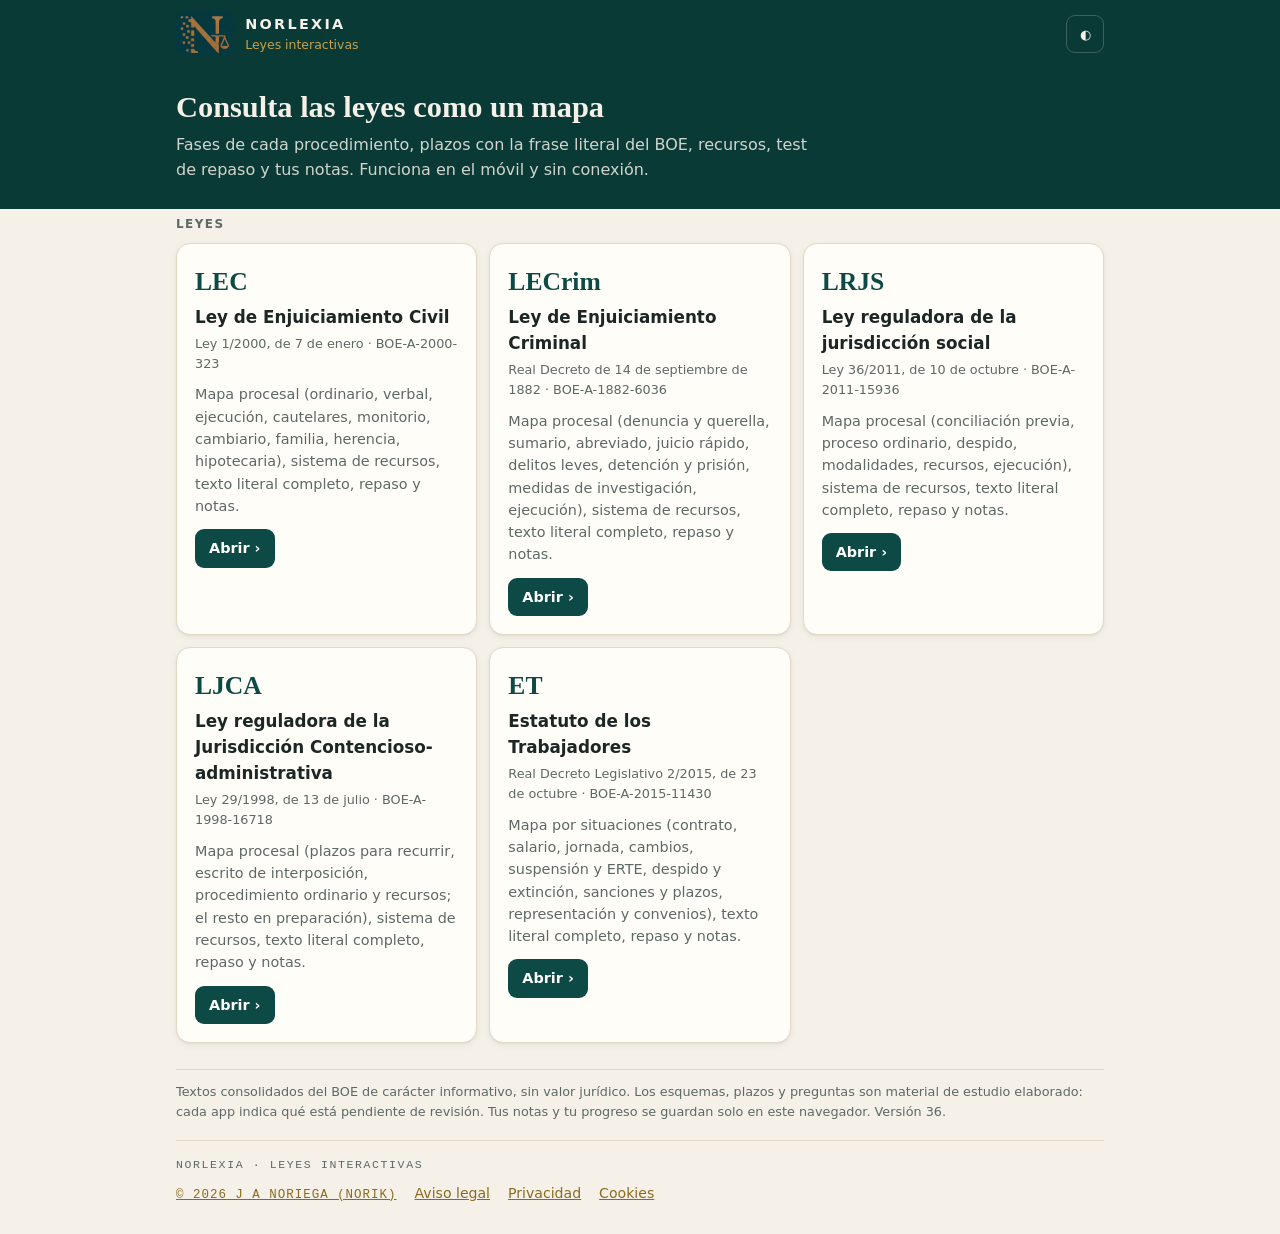
==== commit 3f144639: "Versión 36 Co-Authored-By: Claude Opus 5.5 <noreply@anthropic.com> Claude-Session: https://claude.ai" ====
--- a/index.html
+++ b/index.html
@@ -65,8 +65,8 @@
 </div></header>
 <main class="in">
   <div class="t">Leyes</div>
-  <div class="grid"><a class="ley" href="lec/index.html?v=35"><div class="ab">LEC</div><h2>Ley de Enjuiciamiento Civil</h2><div class="ref">Ley 1/2000, de 7 de enero · BOE-A-2000-323</div><p>Mapa procesal (ordinario, verbal, ejecución, cautelares, monitorio, cambiario, familia, herencia, hipotecaria), sistema de recursos, texto literal completo, repaso y notas.</p><span class="ir">Abrir ›</span></a><a class="ley" href="lecrim/index.html?v=35"><div class="ab">LECrim</div><h2>Ley de Enjuiciamiento Criminal</h2><div class="ref">Real Decreto de 14 de septiembre de 1882 · BOE-A-1882-6036</div><p>Mapa procesal (denuncia y querella, sumario, abreviado, juicio rápido, delitos leves, detención y prisión, medidas de investigación, ejecución), sistema de recursos, texto literal completo, repaso y notas.</p><span class="ir">Abrir ›</span></a><a class="ley" href="lrjs/index.html?v=35"><div class="ab">LRJS</div><h2>Ley reguladora de la jurisdicción social</h2><div class="ref">Ley 36/2011, de 10 de octubre · BOE-A-2011-15936</div><p>Mapa procesal (conciliación previa, proceso ordinario, despido, modalidades, recursos, ejecución), sistema de recursos, texto literal completo, repaso y notas.</p><span class="ir">Abrir ›</span></a><a class="ley" href="ljca/index.html?v=35"><div class="ab">LJCA</div><h2>Ley reguladora de la Jurisdicción Contencioso-administrativa</h2><div class="ref">Ley 29/1998, de 13 de julio · BOE-A-1998-16718</div><p>Mapa procesal (plazos para recurrir, escrito de interposición, procedimiento ordinario y recursos; el resto en preparación), sistema de recursos, texto literal completo, repaso y notas.</p><span class="ir">Abrir ›</span></a><a class="ley" href="et/index.html?v=35"><div class="ab">ET</div><h2>Estatuto de los Trabajadores</h2><div class="ref">Real Decreto Legislativo 2/2015, de 23 de octubre · BOE-A-2015-11430</div><p>Mapa por situaciones (contrato, salario, jornada, cambios, suspensión y ERTE, despido y extinción, sanciones y plazos, representación y convenios), texto literal completo, repaso y notas.</p><span class="ir">Abrir ›</span></a></div>
-  <p class="aviso">Textos consolidados del BOE de carácter informativo, sin valor jurídico. Los esquemas, plazos y preguntas son material de estudio elaborado: cada app indica qué está pendiente de revisión. Tus notas y tu progreso se guardan solo en este navegador. Versión 35.</p>
+  <div class="grid"><a class="ley" href="lec/index.html?v=36"><div class="ab">LEC</div><h2>Ley de Enjuiciamiento Civil</h2><div class="ref">Ley 1/2000, de 7 de enero · BOE-A-2000-323</div><p>Mapa procesal (ordinario, verbal, ejecución, cautelares, monitorio, cambiario, familia, herencia, hipotecaria), sistema de recursos, texto literal completo, repaso y notas.</p><span class="ir">Abrir ›</span></a><a class="ley" href="lecrim/index.html?v=36"><div class="ab">LECrim</div><h2>Ley de Enjuiciamiento Criminal</h2><div class="ref">Real Decreto de 14 de septiembre de 1882 · BOE-A-1882-6036</div><p>Mapa procesal (denuncia y querella, sumario, abreviado, juicio rápido, delitos leves, detención y prisión, medidas de investigación, ejecución), sistema de recursos, texto literal completo, repaso y notas.</p><span class="ir">Abrir ›</span></a><a class="ley" href="lrjs/index.html?v=36"><div class="ab">LRJS</div><h2>Ley reguladora de la jurisdicción social</h2><div class="ref">Ley 36/2011, de 10 de octubre · BOE-A-2011-15936</div><p>Mapa procesal (conciliación previa, proceso ordinario, despido, modalidades, recursos, ejecución), sistema de recursos, texto literal completo, repaso y notas.</p><span class="ir">Abrir ›</span></a><a class="ley" href="ljca/index.html?v=36"><div class="ab">LJCA</div><h2>Ley reguladora de la Jurisdicción Contencioso-administrativa</h2><div class="ref">Ley 29/1998, de 13 de julio · BOE-A-1998-16718</div><p>Mapa procesal (plazos para recurrir, escrito de interposición, procedimiento ordinario y recursos; el resto en preparación), sistema de recursos, texto literal completo, repaso y notas.</p><span class="ir">Abrir ›</span></a><a class="ley" href="et/index.html?v=36"><div class="ab">ET</div><h2>Estatuto de los Trabajadores</h2><div class="ref">Real Decreto Legislativo 2/2015, de 23 de octubre · BOE-A-2015-11430</div><p>Mapa por situaciones (contrato, salario, jornada, cambios, suspensión y ERTE, despido y extinción, sanciones y plazos, representación y convenios), texto literal completo, repaso y notas.</p><span class="ir">Abrir ›</span></a></div>
+  <p class="aviso">Textos consolidados del BOE de carácter informativo, sin valor jurídico. Los esquemas, plazos y preguntas son material de estudio elaborado: cada app indica qué está pendiente de revisión. Tus notas y tu progreso se guardan solo en este navegador. Versión 36.</p>
 </main>
 <footer class="in" style="padding-bottom:30px"><div class="pie-legal">
   <p class="pie-marca">NORLEXIA · Leyes interactivas</p>
